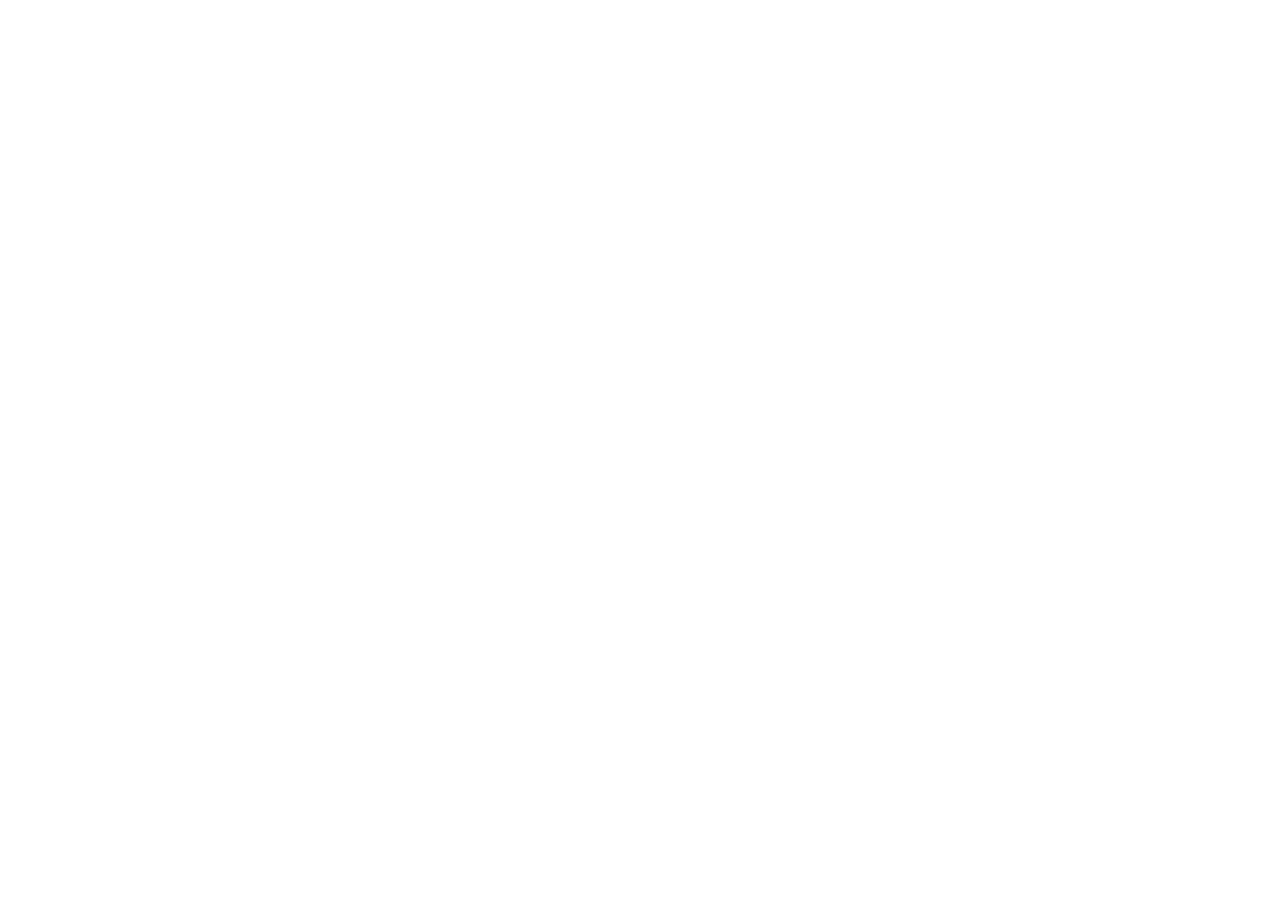
==== atv-taxi/index.html @ 6148b06d "atv-taxi" ====
<!doctype html>
<html lang="en">
  <head>
    <meta charset="UTF-8" />
    <meta name="viewport" content="width=device-width, initial-scale=1.0" />
    <title>atv-taxi</title>
  </head>
  <body>
    
  </body>
</html>
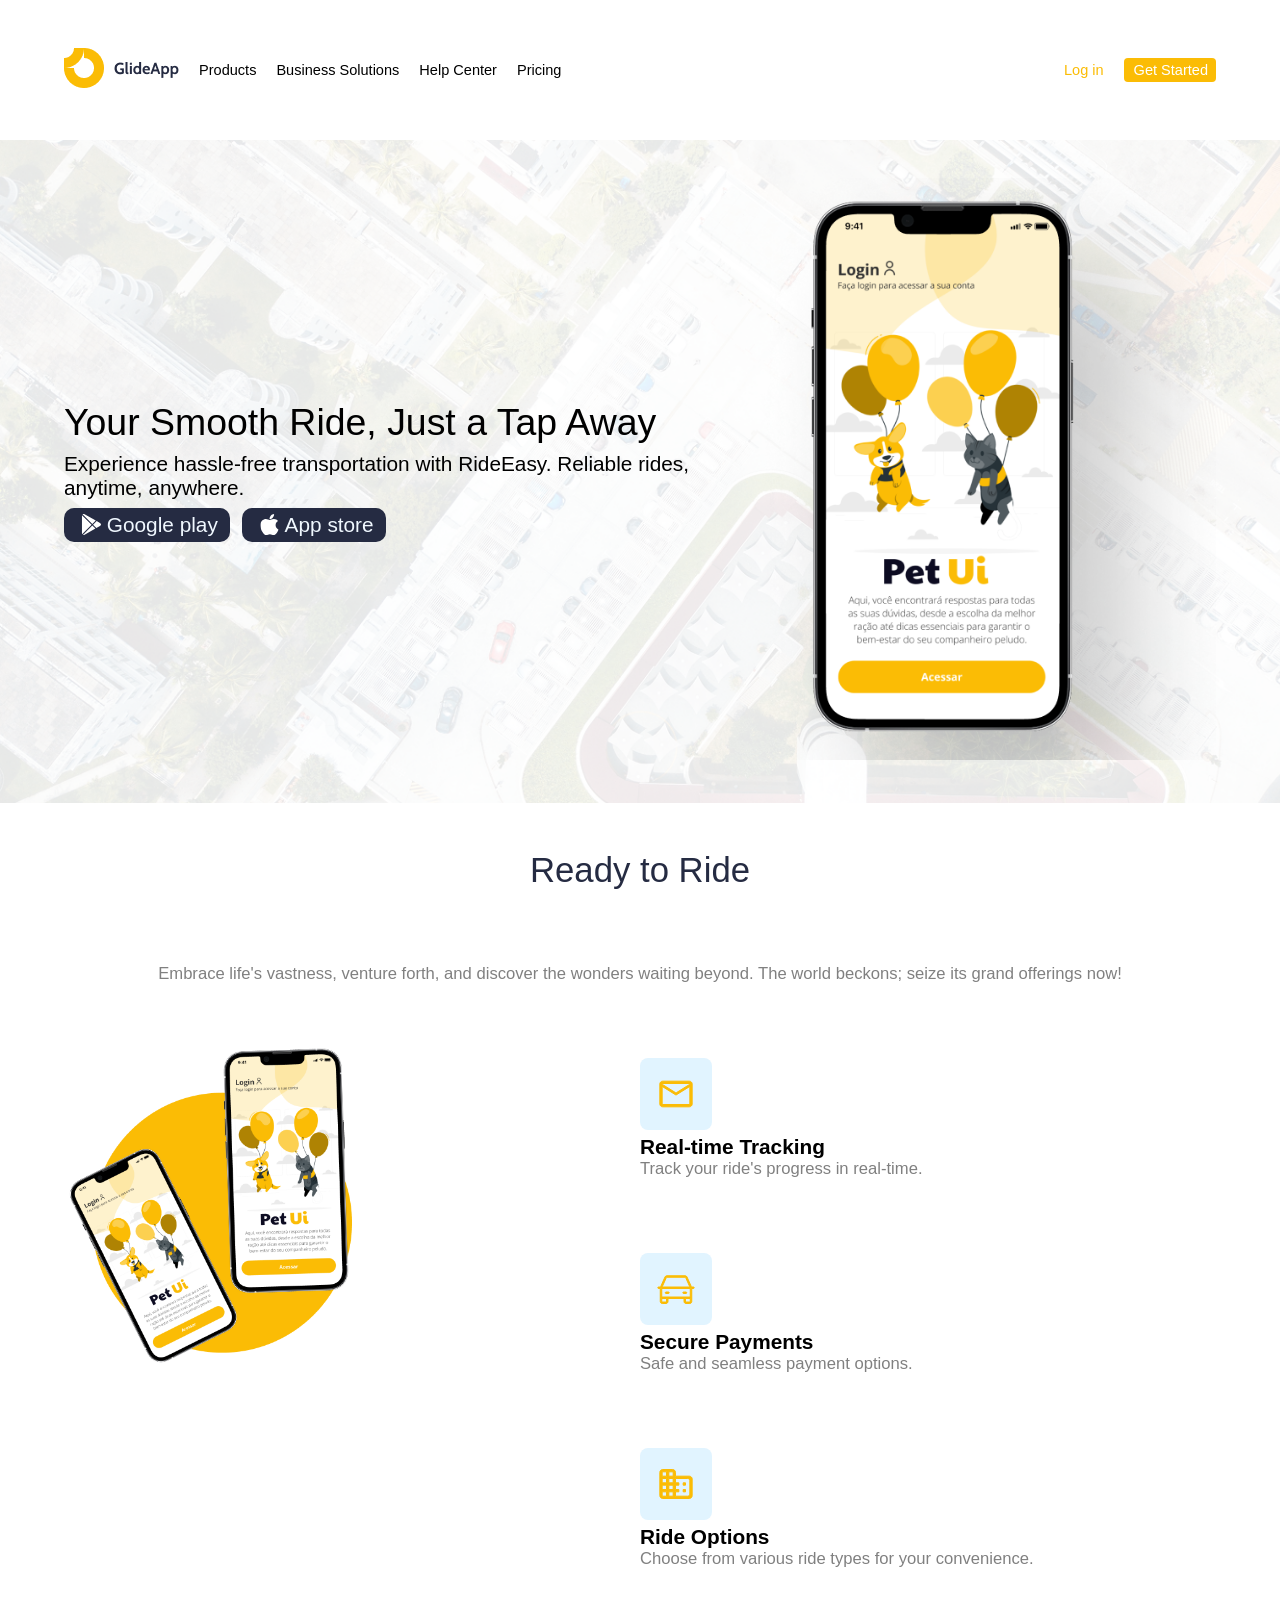
==== commit d25ccb93: "Atualização" ====
--- a/atv-taxi/index.html
+++ b/atv-taxi/index.html
@@ -4,8 +4,95 @@
     <meta charset="UTF-8" />
     <meta name="viewport" content="width=device-width, initial-scale=1.0" />
     <title>atv-taxi</title>
+    <link rel="stylesheet" href="reset.css" />
+    <link rel="stylesheet" href="style.css" />
   </head>
   <body>
-    
+    <header>
+      <nav>
+        <ul>
+          <li>
+            <a href="index.html"
+              ><img src="images/logo-glide-app.png" alt="logo-glide-app"
+            /></a>
+          </li>
+          <li>
+            <a href="#">Products</a>
+          </li>
+          <li>
+            <a href="#">Business Solutions</a>
+          </li>
+          <li>
+            <a href="#">Help Center</a>
+          </li>
+          <li>
+            <a href="#">Pricing</a>
+          </li>
+        </ul>
+        <ul>
+          <li class="font-yellow">
+            <a href="#">Log in</a>
+          </li>
+          <li class="botao-amarelo">
+            <a href="#">Get Started</a>
+          </li>
+        </ul>
+      </nav>
+    </header>
+    <main>
+      <section class="banner">
+        <div class="texto">
+          <h2>Your Smooth Ride, Just a Tap Away</h2>
+          <p>
+            Experience hassle-free transportation with RideEasy. Reliable rides,
+            anytime, anywhere.
+          </p>
+          <p class="botoes">
+            <a href="">
+              <img src="images/icon-button-google.svg" alt="1" />
+              <span>Google play</span>
+            </a>
+            <a href="">
+              <img src="images/icon-apple-ios.svg" alt="2" />
+              <span>App store</span>
+            </a>
+          </p>
+        </div>
+        <div class="imagem">
+          <img src="images/iphone-pet-ui.png" alt="" />
+        </div>
+      </section>
+      <section class="read">
+        <h2>Ready to Ride</h2>
+        <p>
+          Embrace life's vastness, venture forth, and discover the wonders
+          waiting beyond. The world beckons; seize its grand offerings now!
+        </p>
+        <div>
+          <div class="imagem">
+            <div><img src="images/smartphones-pet-uis.png" alt="a" /></div>
+          </div>
+          <div class="lista">
+            <ul>
+              <li>
+                <img src="images/icon-back-blue-letter.svg" alt="">
+                <h3>Real-time Tracking</h3>
+                <p>Track your ride's progress in real-time.</p>
+              </li>
+              <li>
+                <img src="images/icon-back-blue-car.svg" alt="" />
+                <h3>Secure Payments</h3>
+                <p>Safe and seamless payment options.</p>
+              </li>
+              <li>
+                <img src="images/icon-back-blue-building.svg" alt="" />
+                <h3>Ride Options</h3>
+                <p>Choose from various ride types for your convenience.</p>
+              </li>
+            </ul>
+          </div>
+        </div>
+      </section>
+    </main>
   </body>
 </html>
--- a/atv-taxi/style.css
+++ b/atv-taxi/style.css
@@ -0,0 +1,128 @@
+html {
+  font-size: clamp(1rem, calc(0.5rem + 1vw), 4rem);
+  font-family:
+    "Trebuchet MS", "Lucida Sans Unicode", "Lucida Grande", "Lucida Sans",
+    Arial, sans-serif;
+}
+header {
+  text-align: center;
+  padding: 3vw 5vw 3vw 5vw;
+}
+header nav ul li {
+  margin: 10px 0 10px 0;
+}
+header nav ul li.font-yellow {
+  color: #fbbc05;
+}
+header nav ul li.botao-amarelo a {
+  color: white;
+  background-color: #fbbc05;
+  padding: 4px 8px 4px 10px;
+  border-radius: 4px;
+}
+section.banner {
+  background: url(images/background-banner.png) no-repeat;
+  background-size: auto 100%;
+  padding: 3vw 5vw 3vw 5vw;
+}
+section.banner div.imagem {
+  display: none;
+}
+section.banner h2 {
+  font-size: 1.8rem;
+}
+section.banner p a {
+  background-color: #252b42;
+  display: inline-block;
+  padding: 5px 12px 5px 12px;
+  border-radius: 10px;
+  color: aliceblue;
+  display: flex;
+  align-items: center;
+}
+
+section.banner p {
+  display: flex;
+  gap: 12px;
+  margin: 8px 0 0 0;
+}
+
+section.banner p img {
+  height: 1rem;
+  width: 1rem;
+  display: inline-block;
+  margin: 0 5px 0 5px;
+}
+section.read div.img {
+  display: none;
+}
+
+section.read {
+  text-align: center;
+  padding: 3vw 5vw 3vw 5vw;
+}
+section.read h2 {
+  font-size: 1.67rem;
+  color: #252b42;
+  padding: 10px 5px 10px 5px;
+}
+section.read p {
+  color: gray;
+  font-size: 0.8rem;
+}
+section.read ul li {
+  margin: 10px 0 0 0;
+}
+section.read ul li h3 {
+  font-weight: bold;
+}
+
+/* Extra small devices (phones, 600px and down) */
+@media only screen and (min-width: 600px) {
+  header nav {
+    display: flex;
+    justify-content: space-between;
+    font-size: 0.7rem;
+    align-items: center;
+  }
+  header nav ul {
+    display: flex;
+    align-items: center;
+    gap: 20px;
+  }
+  header nav ul li a:hover {
+    color: #a78a33;
+  }
+  header nav ul li.font-yellow a:hover {
+    color: black;
+  }
+  header nav ul li.botao-amarelo a:hover {
+    background-color: none;
+    border: #fbbc05;
+  }
+  section.banner div.imagem {
+    display: block;
+  }
+  section.banner {
+    display: flex;
+    align-items: center;
+  }
+  section.banner div.imagem {
+    display: block;
+  }
+  section.read > div {
+    display: flex;
+  }
+  section.read div.lista ul {
+    display: flex;
+    gap: 5vw;
+    flex-wrap: wrap;
+    text-align: left;
+  }
+  section.read div div {
+    width: 50%;
+  }
+  section.read > p {
+    padding: 5vw 5vw 5vw 5vw;
+  }
+}
